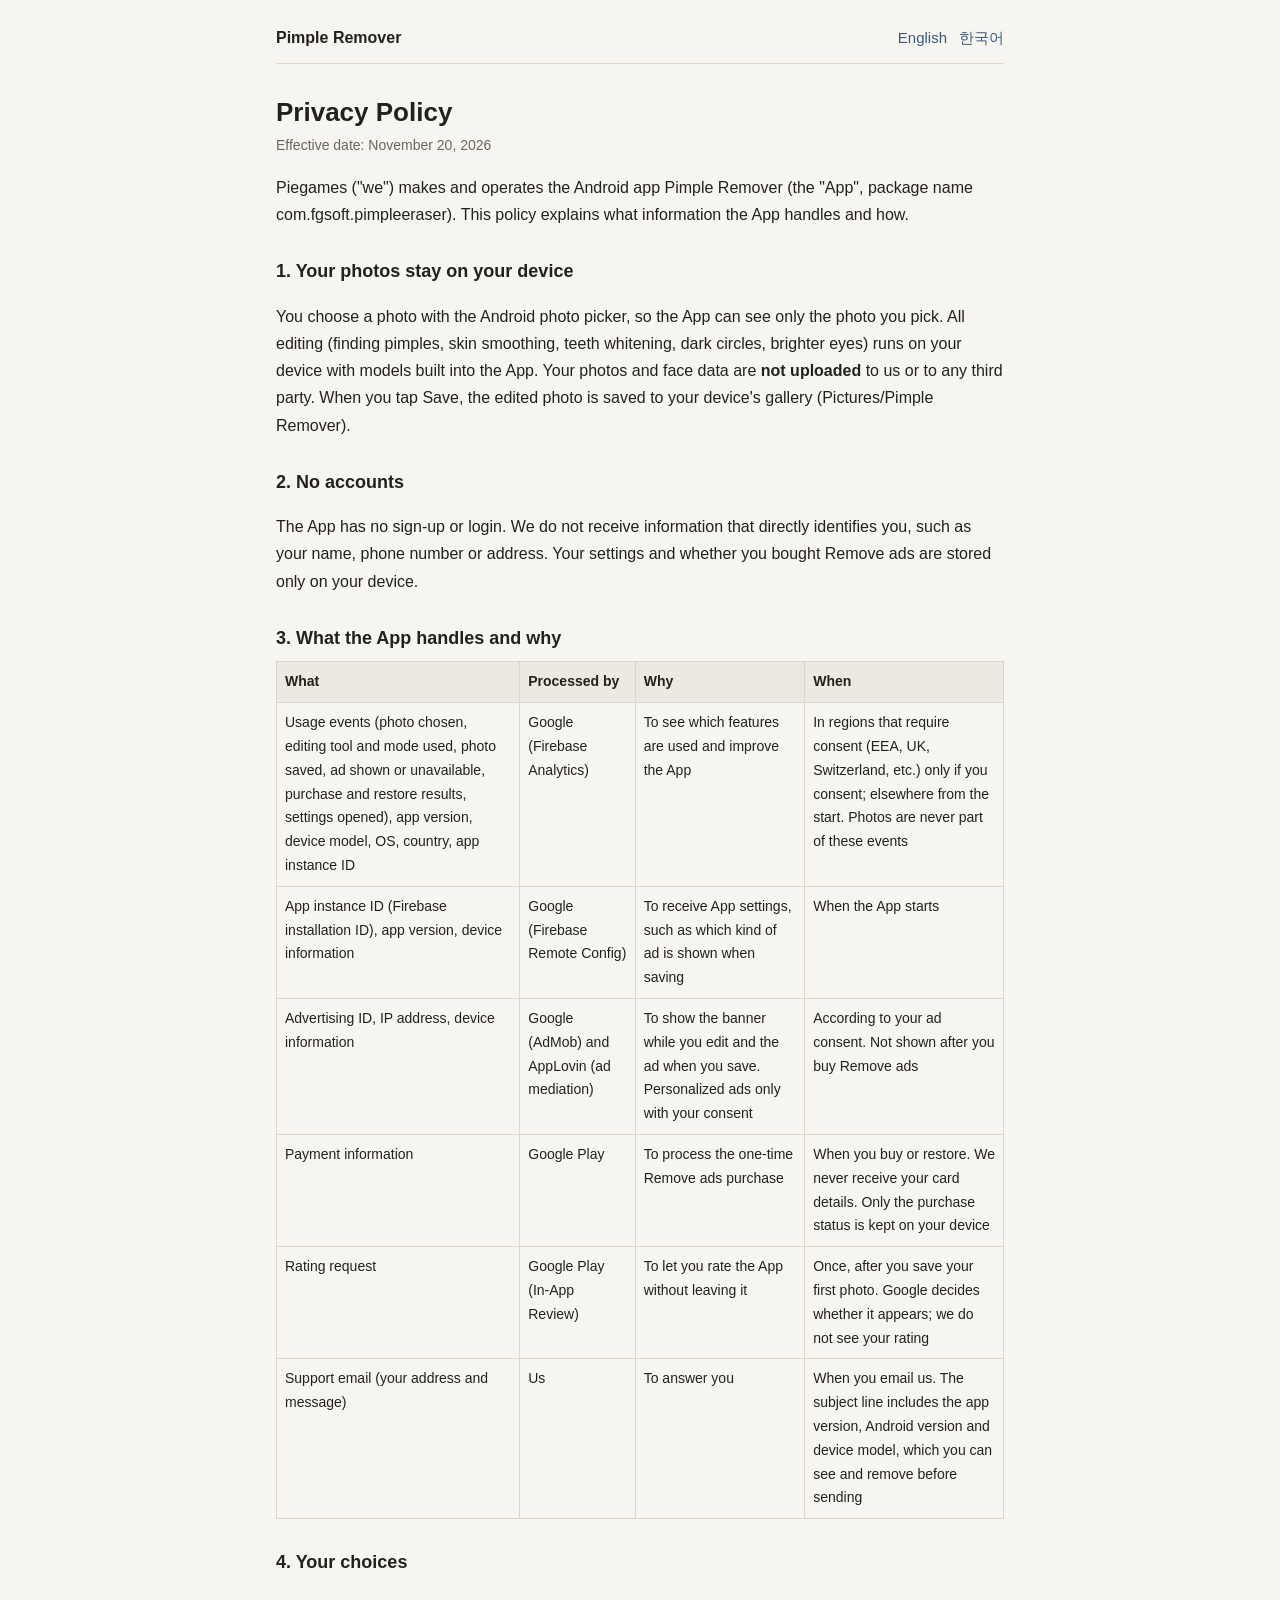
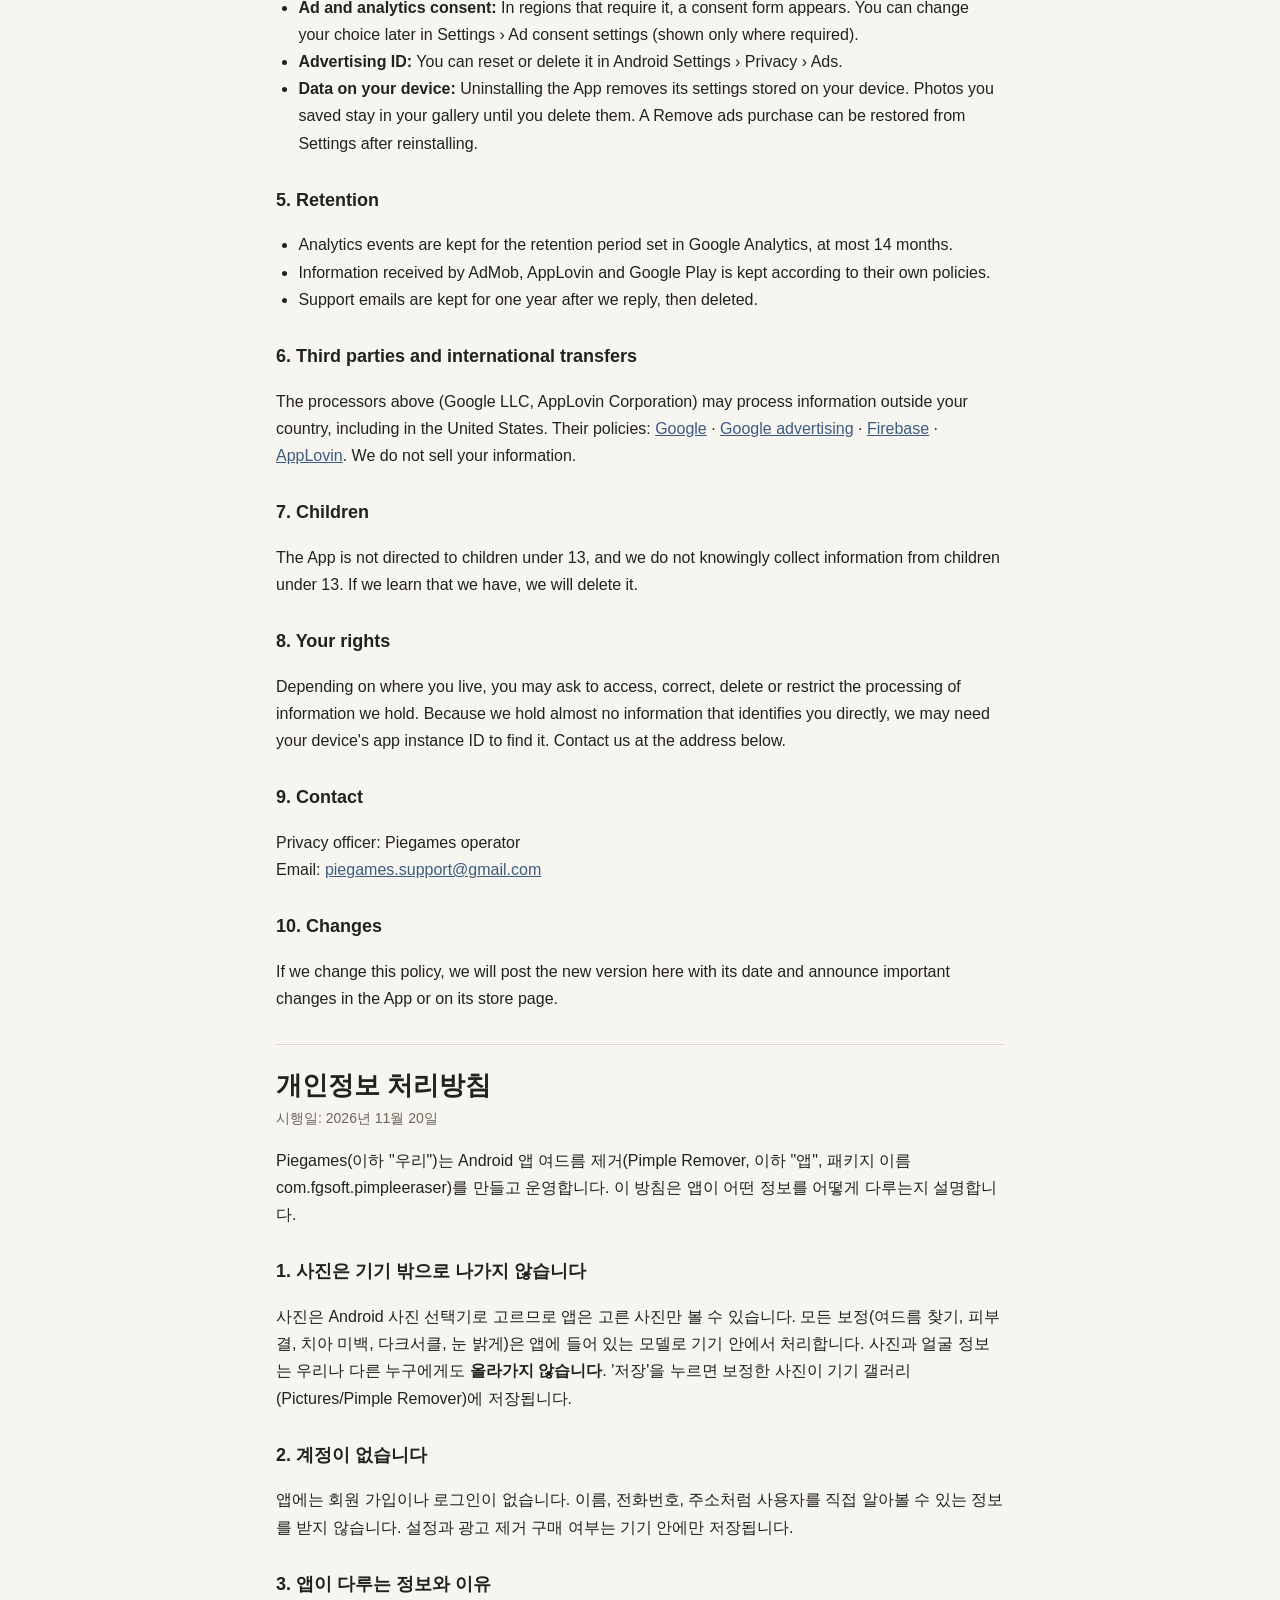
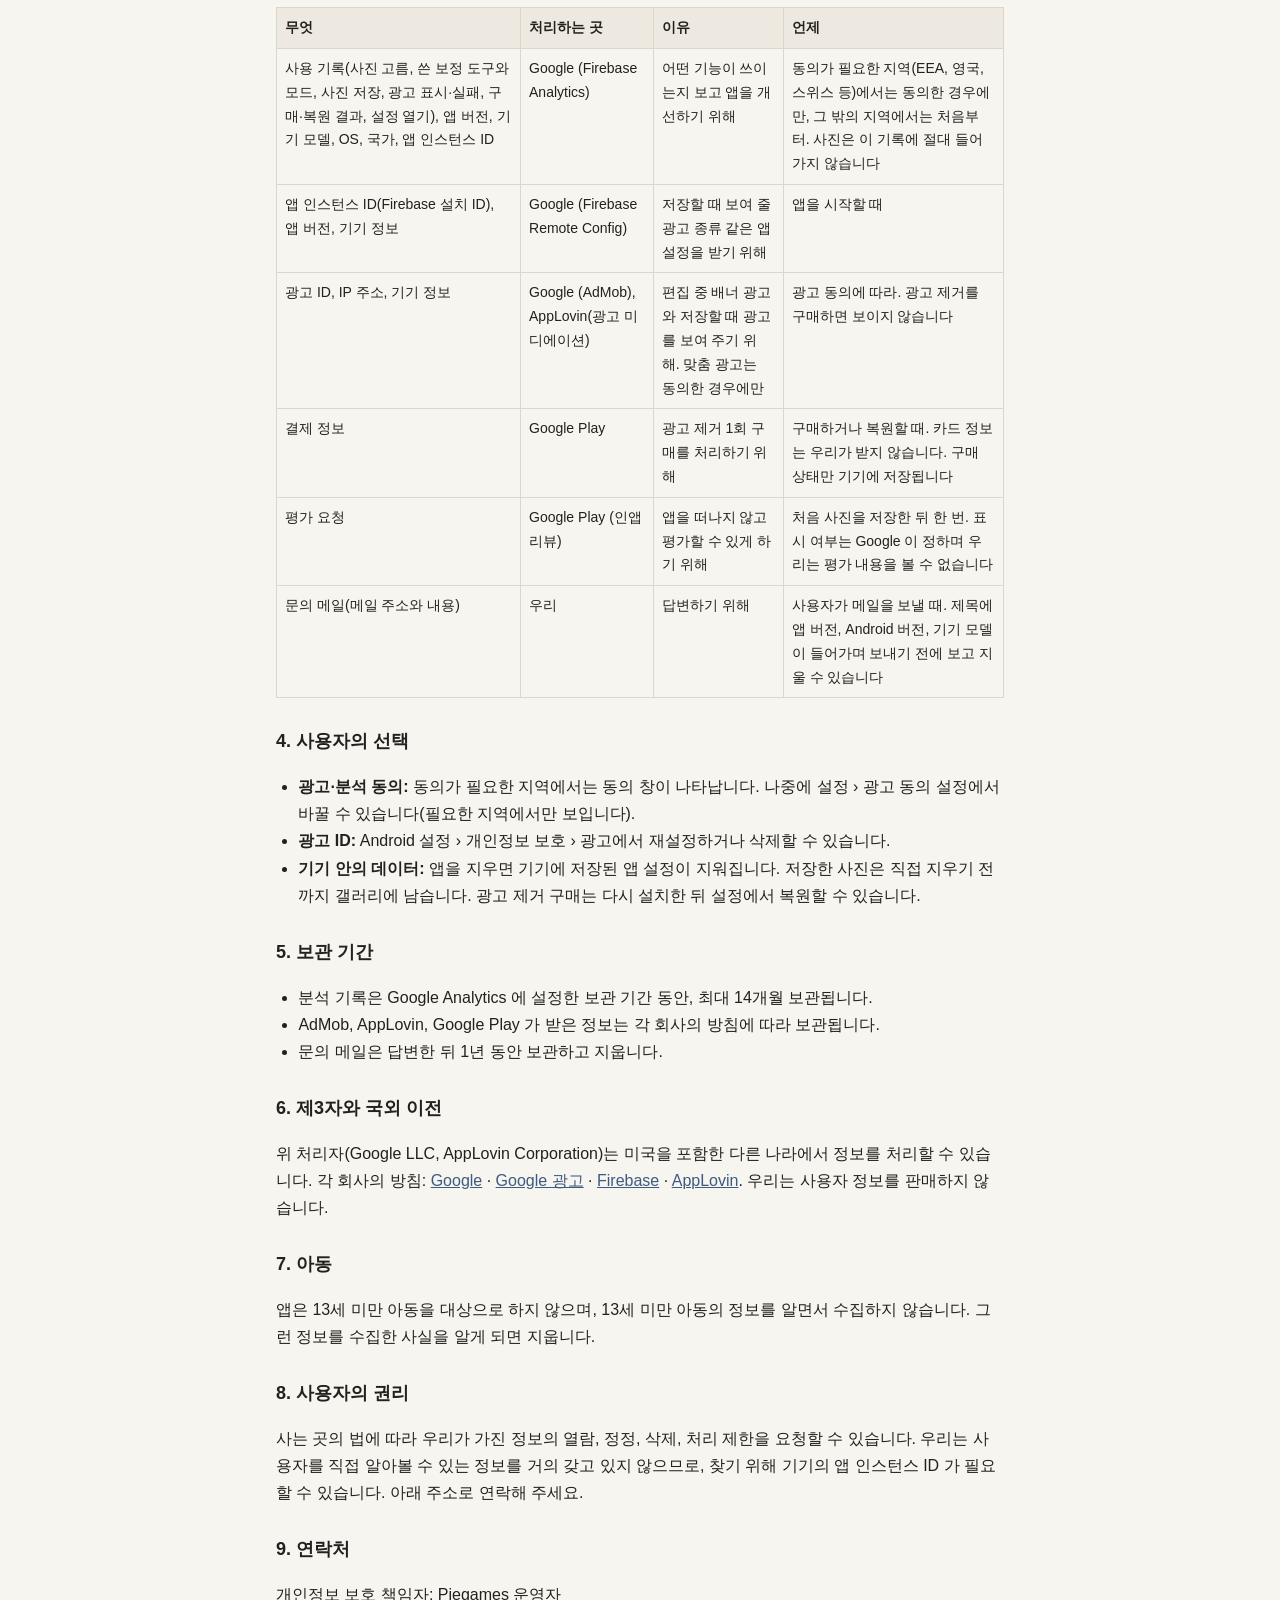
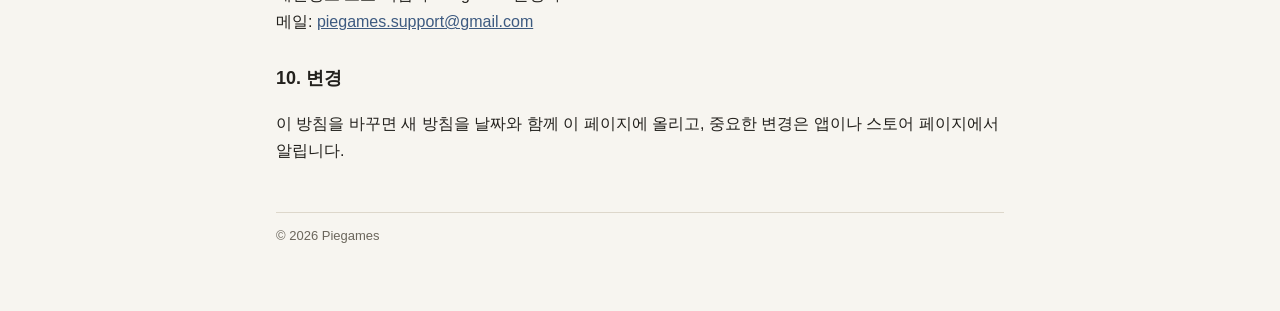
==== privacy/index.html @ 660e9f75 "Privacy policy (en · ko), effective 2026-11-20 Co-Authored-By: Claude Opus 5.5 <noreply@anthropic.co" ====
<!doctype html>
<html lang="en">
<head>
<meta charset="utf-8">
<meta name="viewport" content="width=device-width, initial-scale=1, viewport-fit=cover">
<title>Pimple Remover — Privacy Policy</title>
<link rel="stylesheet" href="../style.css">
</head>
<body>
<main>
<header class="site">
<a class="home" href="../">Pimple Remover</a>
<nav class="langs" aria-label="Language"><a href="#en">English</a><a href="#ko">한국어</a></nav>
</header>

<section class="lang" id="en" lang="en">
<h1>Privacy Policy</h1>
<p class="date">Effective date: November 20, 2026</p>
<p>Piegames ("we") makes and operates the Android app Pimple Remover (the "App", package name com.fgsoft.pimpleeraser). This policy explains what information the App handles and how.</p>

<h2>1. Your photos stay on your device</h2>
<p>You choose a photo with the Android photo picker, so the App can see only the photo you pick. All editing (finding pimples, skin smoothing, teeth whitening, dark circles, brighter eyes) runs on your device with models built into the App. Your photos and face data are <strong>not uploaded</strong> to us or to any third party. When you tap Save, the edited photo is saved to your device's gallery (Pictures/Pimple Remover).</p>

<h2>2. No accounts</h2>
<p>The App has no sign-up or login. We do not receive information that directly identifies you, such as your name, phone number or address. Your settings and whether you bought Remove ads are stored only on your device.</p>

<h2>3. What the App handles and why</h2>
<div class="table-wrap"><table>
<thead><tr><th>What</th><th>Processed by</th><th>Why</th><th>When</th></tr></thead>
<tbody>
<tr><td>Usage events (photo chosen, editing tool and mode used, photo saved, ad shown or unavailable, purchase and restore results, settings opened), app version, device model, OS, country, app instance ID</td><td>Google (Firebase Analytics)</td><td>To see which features are used and improve the App</td><td>In regions that require consent (EEA, UK, Switzerland, etc.) only if you consent; elsewhere from the start. Photos are never part of these events</td></tr>
<tr><td>App instance ID (Firebase installation ID), app version, device information</td><td>Google (Firebase Remote Config)</td><td>To receive App settings, such as which kind of ad is shown when saving</td><td>When the App starts</td></tr>
<tr><td>Advertising ID, IP address, device information</td><td>Google (AdMob) and AppLovin (ad mediation)</td><td>To show the banner while you edit and the ad when you save. Personalized ads only with your consent</td><td>According to your ad consent. Not shown after you buy Remove ads</td></tr>
<tr><td>Payment information</td><td>Google Play</td><td>To process the one-time Remove ads purchase</td><td>When you buy or restore. We never receive your card details. Only the purchase status is kept on your device</td></tr>
<tr><td>Rating request</td><td>Google Play (In-App Review)</td><td>To let you rate the App without leaving it</td><td>Once, after you save your first photo. Google decides whether it appears; we do not see your rating</td></tr>
<tr><td>Support email (your address and message)</td><td>Us</td><td>To answer you</td><td>When you email us. The subject line includes the app version, Android version and device model, which you can see and remove before sending</td></tr>
</tbody></table></div>

<h2>4. Your choices</h2>
<ul>
<li><strong>Ad and analytics consent:</strong> In regions that require it, a consent form appears. You can change your choice later in Settings › Ad consent settings (shown only where required).</li>
<li><strong>Advertising ID:</strong> You can reset or delete it in Android Settings › Privacy › Ads.</li>
<li><strong>Data on your device:</strong> Uninstalling the App removes its settings stored on your device. Photos you saved stay in your gallery until you delete them. A Remove ads purchase can be restored from Settings after reinstalling.</li>
</ul>

<h2>5. Retention</h2>
<ul>
<li>Analytics events are kept for the retention period set in Google Analytics, at most 14 months.</li>
<li>Information received by AdMob, AppLovin and Google Play is kept according to their own policies.</li>
<li>Support emails are kept for one year after we reply, then deleted.</li>
</ul>

<h2>6. Third parties and international transfers</h2>
<p>The processors above (Google LLC, AppLovin Corporation) may process information outside your country, including in the United States. Their policies: <a href="https://policies.google.com/privacy">Google</a> · <a href="https://policies.google.com/technologies/ads">Google advertising</a> · <a href="https://firebase.google.com/support/privacy">Firebase</a> · <a href="https://www.applovin.com/privacy/">AppLovin</a>. We do not sell your information.</p>

<h2>7. Children</h2>
<p>The App is not directed to children under 13, and we do not knowingly collect information from children under 13. If we learn that we have, we will delete it.</p>

<h2>8. Your rights</h2>
<p>Depending on where you live, you may ask to access, correct, delete or restrict the processing of information we hold. Because we hold almost no information that identifies you directly, we may need your device's app instance ID to find it. Contact us at the address below.</p>

<h2>9. Contact</h2>
<p>Privacy officer: Piegames operator<br>Email: <a href="mailto:piegames.support@gmail.com">piegames.support@gmail.com</a></p>

<h2>10. Changes</h2>
<p>If we change this policy, we will post the new version here with its date and announce important changes in the App or on its store page.</p>
</section>

<section class="lang" id="ko" lang="ko">
<h1>개인정보 처리방침</h1>
<p class="date">시행일: 2026년 11월 20일</p>
<p>Piegames(이하 "우리")는 Android 앱 여드름 제거(Pimple Remover, 이하 "앱", 패키지 이름 com.fgsoft.pimpleeraser)를 만들고 운영합니다. 이 방침은 앱이 어떤 정보를 어떻게 다루는지 설명합니다.</p>

<h2>1. 사진은 기기 밖으로 나가지 않습니다</h2>
<p>사진은 Android 사진 선택기로 고르므로 앱은 고른 사진만 볼 수 있습니다. 모든 보정(여드름 찾기, 피부결, 치아 미백, 다크서클, 눈 밝게)은 앱에 들어 있는 모델로 기기 안에서 처리합니다. 사진과 얼굴 정보는 우리나 다른 누구에게도 <strong>올라가지 않습니다</strong>. '저장'을 누르면 보정한 사진이 기기 갤러리(Pictures/Pimple Remover)에 저장됩니다.</p>

<h2>2. 계정이 없습니다</h2>
<p>앱에는 회원 가입이나 로그인이 없습니다. 이름, 전화번호, 주소처럼 사용자를 직접 알아볼 수 있는 정보를 받지 않습니다. 설정과 광고 제거 구매 여부는 기기 안에만 저장됩니다.</p>

<h2>3. 앱이 다루는 정보와 이유</h2>
<div class="table-wrap"><table>
<thead><tr><th>무엇</th><th>처리하는 곳</th><th>이유</th><th>언제</th></tr></thead>
<tbody>
<tr><td>사용 기록(사진 고름, 쓴 보정 도구와 모드, 사진 저장, 광고 표시·실패, 구매·복원 결과, 설정 열기), 앱 버전, 기기 모델, OS, 국가, 앱 인스턴스 ID</td><td>Google (Firebase Analytics)</td><td>어떤 기능이 쓰이는지 보고 앱을 개선하기 위해</td><td>동의가 필요한 지역(EEA, 영국, 스위스 등)에서는 동의한 경우에만, 그 밖의 지역에서는 처음부터. 사진은 이 기록에 절대 들어가지 않습니다</td></tr>
<tr><td>앱 인스턴스 ID(Firebase 설치 ID), 앱 버전, 기기 정보</td><td>Google (Firebase Remote Config)</td><td>저장할 때 보여 줄 광고 종류 같은 앱 설정을 받기 위해</td><td>앱을 시작할 때</td></tr>
<tr><td>광고 ID, IP 주소, 기기 정보</td><td>Google (AdMob), AppLovin(광고 미디에이션)</td><td>편집 중 배너 광고와 저장할 때 광고를 보여 주기 위해. 맞춤 광고는 동의한 경우에만</td><td>광고 동의에 따라. 광고 제거를 구매하면 보이지 않습니다</td></tr>
<tr><td>결제 정보</td><td>Google Play</td><td>광고 제거 1회 구매를 처리하기 위해</td><td>구매하거나 복원할 때. 카드 정보는 우리가 받지 않습니다. 구매 상태만 기기에 저장됩니다</td></tr>
<tr><td>평가 요청</td><td>Google Play (인앱 리뷰)</td><td>앱을 떠나지 않고 평가할 수 있게 하기 위해</td><td>처음 사진을 저장한 뒤 한 번. 표시 여부는 Google 이 정하며 우리는 평가 내용을 볼 수 없습니다</td></tr>
<tr><td>문의 메일(메일 주소와 내용)</td><td>우리</td><td>답변하기 위해</td><td>사용자가 메일을 보낼 때. 제목에 앱 버전, Android 버전, 기기 모델이 들어가며 보내기 전에 보고 지울 수 있습니다</td></tr>
</tbody></table></div>

<h2>4. 사용자의 선택</h2>
<ul>
<li><strong>광고·분석 동의:</strong> 동의가 필요한 지역에서는 동의 창이 나타납니다. 나중에 설정 › 광고 동의 설정에서 바꿀 수 있습니다(필요한 지역에서만 보입니다).</li>
<li><strong>광고 ID:</strong> Android 설정 › 개인정보 보호 › 광고에서 재설정하거나 삭제할 수 있습니다.</li>
<li><strong>기기 안의 데이터:</strong> 앱을 지우면 기기에 저장된 앱 설정이 지워집니다. 저장한 사진은 직접 지우기 전까지 갤러리에 남습니다. 광고 제거 구매는 다시 설치한 뒤 설정에서 복원할 수 있습니다.</li>
</ul>

<h2>5. 보관 기간</h2>
<ul>
<li>분석 기록은 Google Analytics 에 설정한 보관 기간 동안, 최대 14개월 보관됩니다.</li>
<li>AdMob, AppLovin, Google Play 가 받은 정보는 각 회사의 방침에 따라 보관됩니다.</li>
<li>문의 메일은 답변한 뒤 1년 동안 보관하고 지웁니다.</li>
</ul>

<h2>6. 제3자와 국외 이전</h2>
<p>위 처리자(Google LLC, AppLovin Corporation)는 미국을 포함한 다른 나라에서 정보를 처리할 수 있습니다. 각 회사의 방침: <a href="https://policies.google.com/privacy?hl=ko">Google</a> · <a href="https://policies.google.com/technologies/ads?hl=ko">Google 광고</a> · <a href="https://firebase.google.com/support/privacy">Firebase</a> · <a href="https://www.applovin.com/privacy/">AppLovin</a>. 우리는 사용자 정보를 판매하지 않습니다.</p>

<h2>7. 아동</h2>
<p>앱은 13세 미만 아동을 대상으로 하지 않으며, 13세 미만 아동의 정보를 알면서 수집하지 않습니다. 그런 정보를 수집한 사실을 알게 되면 지웁니다.</p>

<h2>8. 사용자의 권리</h2>
<p>사는 곳의 법에 따라 우리가 가진 정보의 열람, 정정, 삭제, 처리 제한을 요청할 수 있습니다. 우리는 사용자를 직접 알아볼 수 있는 정보를 거의 갖고 있지 않으므로, 찾기 위해 기기의 앱 인스턴스 ID 가 필요할 수 있습니다. 아래 주소로 연락해 주세요.</p>

<h2>9. 연락처</h2>
<p>개인정보 보호 책임자: Piegames 운영자<br>메일: <a href="mailto:piegames.support@gmail.com">piegames.support@gmail.com</a></p>

<h2>10. 변경</h2>
<p>이 방침을 바꾸면 새 방침을 날짜와 함께 이 페이지에 올리고, 중요한 변경은 앱이나 스토어 페이지에서 알립니다.</p>
</section>

<footer>© 2026 Piegames</footer>
</main>
</body>
</html>
---- style.css ----
:root { --bg: #f7f5f0; --fg: #23211d; --dim: #6b665c; --line: #ddd7cb; --accent: #3d5a80; color-scheme: light; }
@media (prefers-color-scheme: dark) { :root { --bg: #16181d; --fg: #e8e4dc; --dim: #a49e92; --line: #343841; --accent: #9db8de; color-scheme: dark; } }
* { box-sizing: border-box; }
body { margin: 0; background: var(--bg); color: var(--fg); font: 16px/1.7 -apple-system, BlinkMacSystemFont, "Segoe UI", "Apple SD Gothic Neo", "Noto Sans KR", "Hiragino Sans", "Noto Sans JP", "PingFang TC", "Noto Sans TC", sans-serif; }
main { max-width: 760px; margin: 0 auto; padding: 24px max(16px, env(safe-area-inset-left, 0px)) 64px max(16px, env(safe-area-inset-right, 0px)); }
header.site { display: flex; flex-wrap: wrap; gap: 8px 16px; align-items: baseline; justify-content: space-between; border-bottom: 1px solid var(--line); padding-bottom: 12px; margin-bottom: 8px; }
header.site a.home { color: var(--fg); text-decoration: none; font-weight: 600; }
nav.langs { display: flex; flex-wrap: wrap; gap: 4px 12px; font-size: 15px; }
nav.langs a { color: var(--accent); text-decoration: none; }
section.lang { padding-top: 24px; border-top: 1px solid var(--line); margin-top: 32px; }
section.lang:first-of-type { border-top: 0; margin-top: 0; }
h1 { font-size: 26px; line-height: 1.3; margin: 0 0 4px; text-wrap: balance; }
h2 { font-size: 18px; margin: 28px 0 8px; }
p.date { color: var(--dim); margin: 0 0 16px; font-size: 14px; }
.table-wrap { overflow-x: auto; }
table { border-collapse: collapse; width: 100%; font-size: 14px; }
th, td { border: 1px solid var(--line); padding: 8px; vertical-align: top; text-align: left; }
th { background: color-mix(in srgb, var(--line) 40%, transparent); }
a { color: var(--accent); }
ul, ol { padding-left: 1.4em; }
footer { color: var(--dim); font-size: 13px; margin-top: 48px; border-top: 1px solid var(--line); padding-top: 12px; }
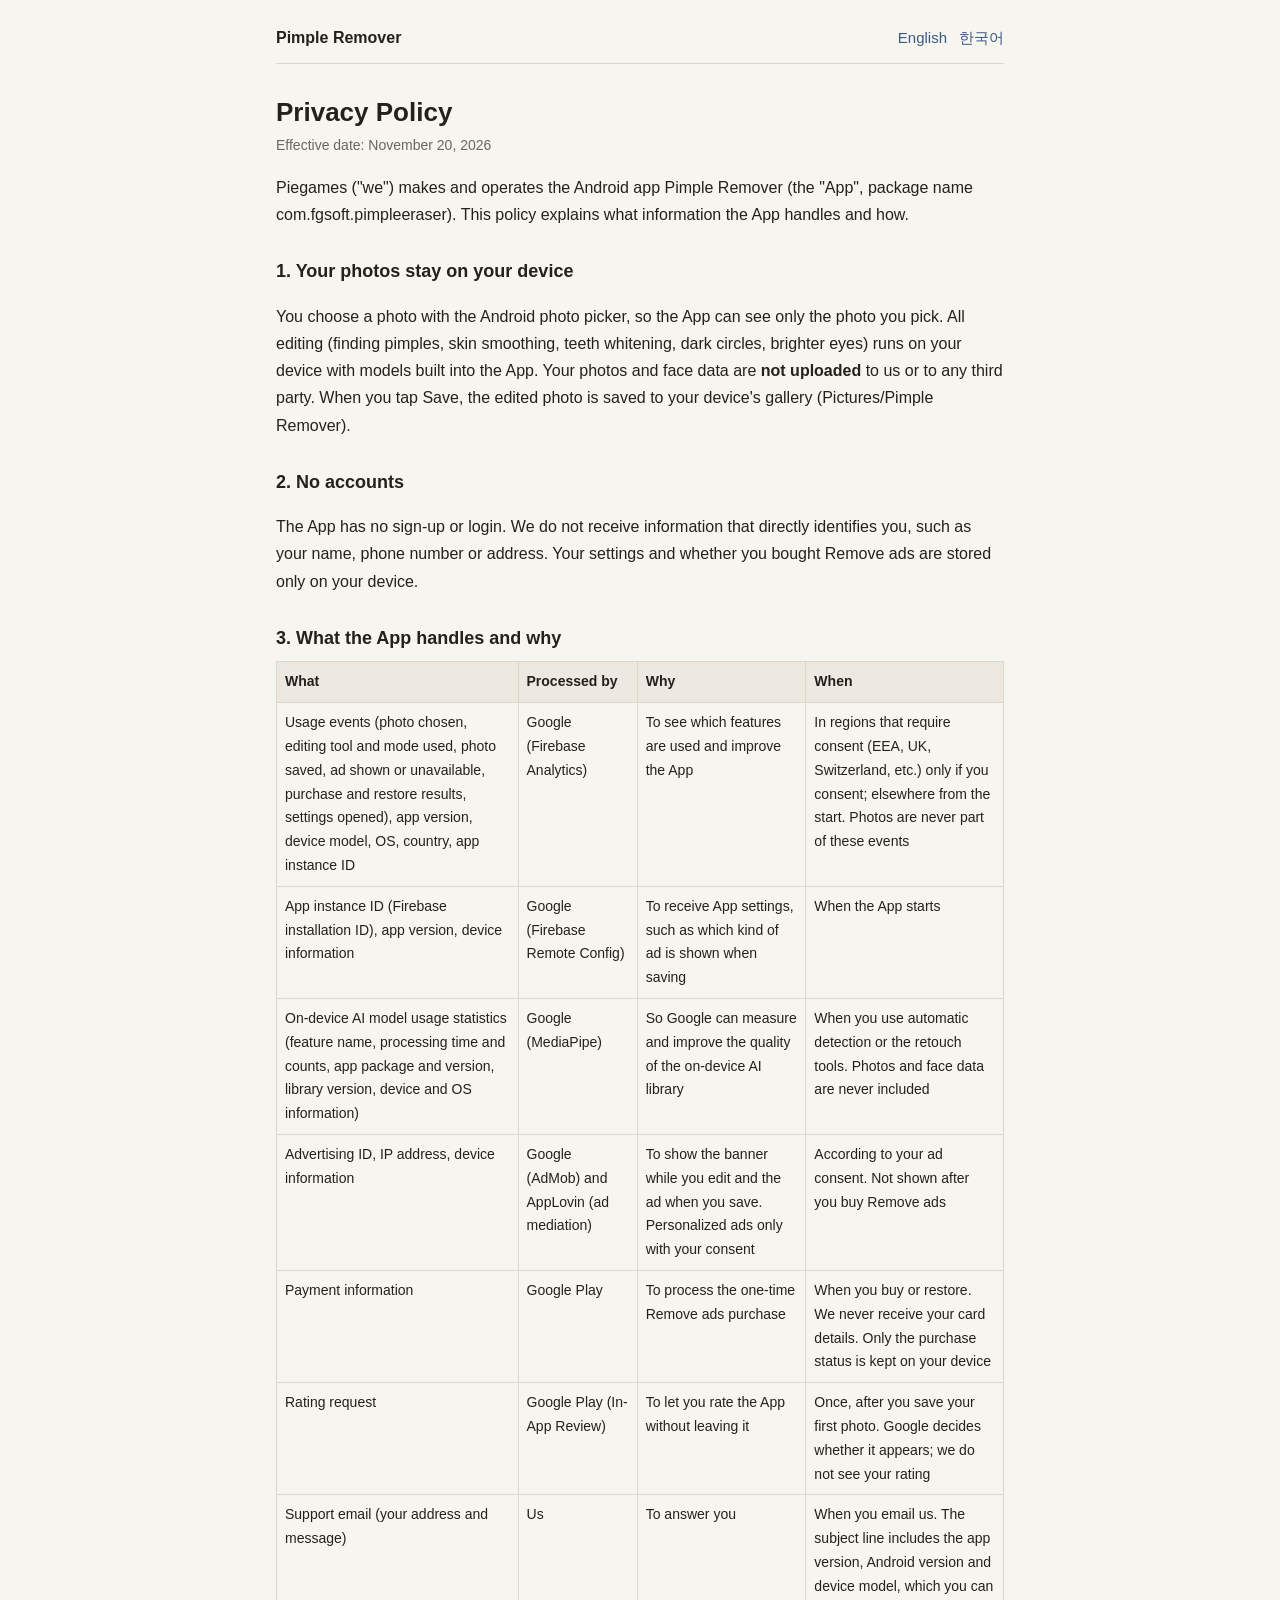
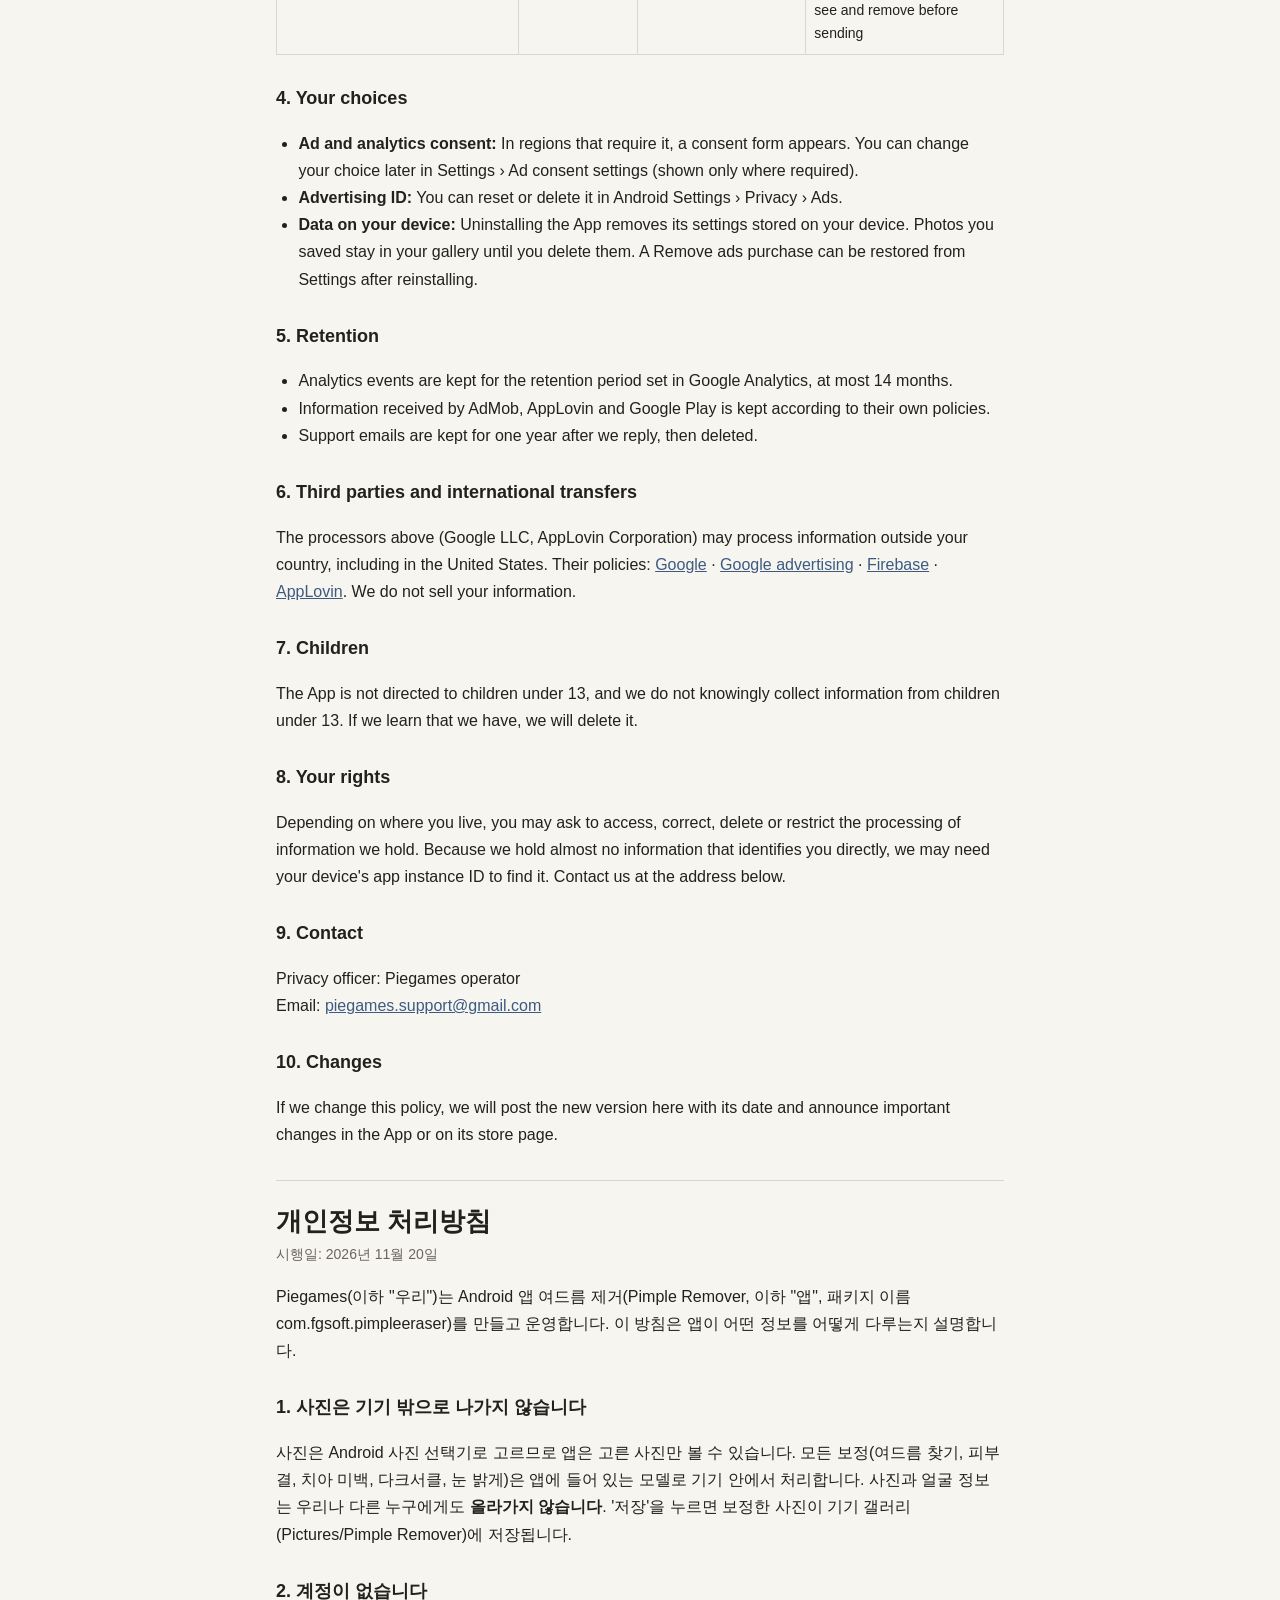
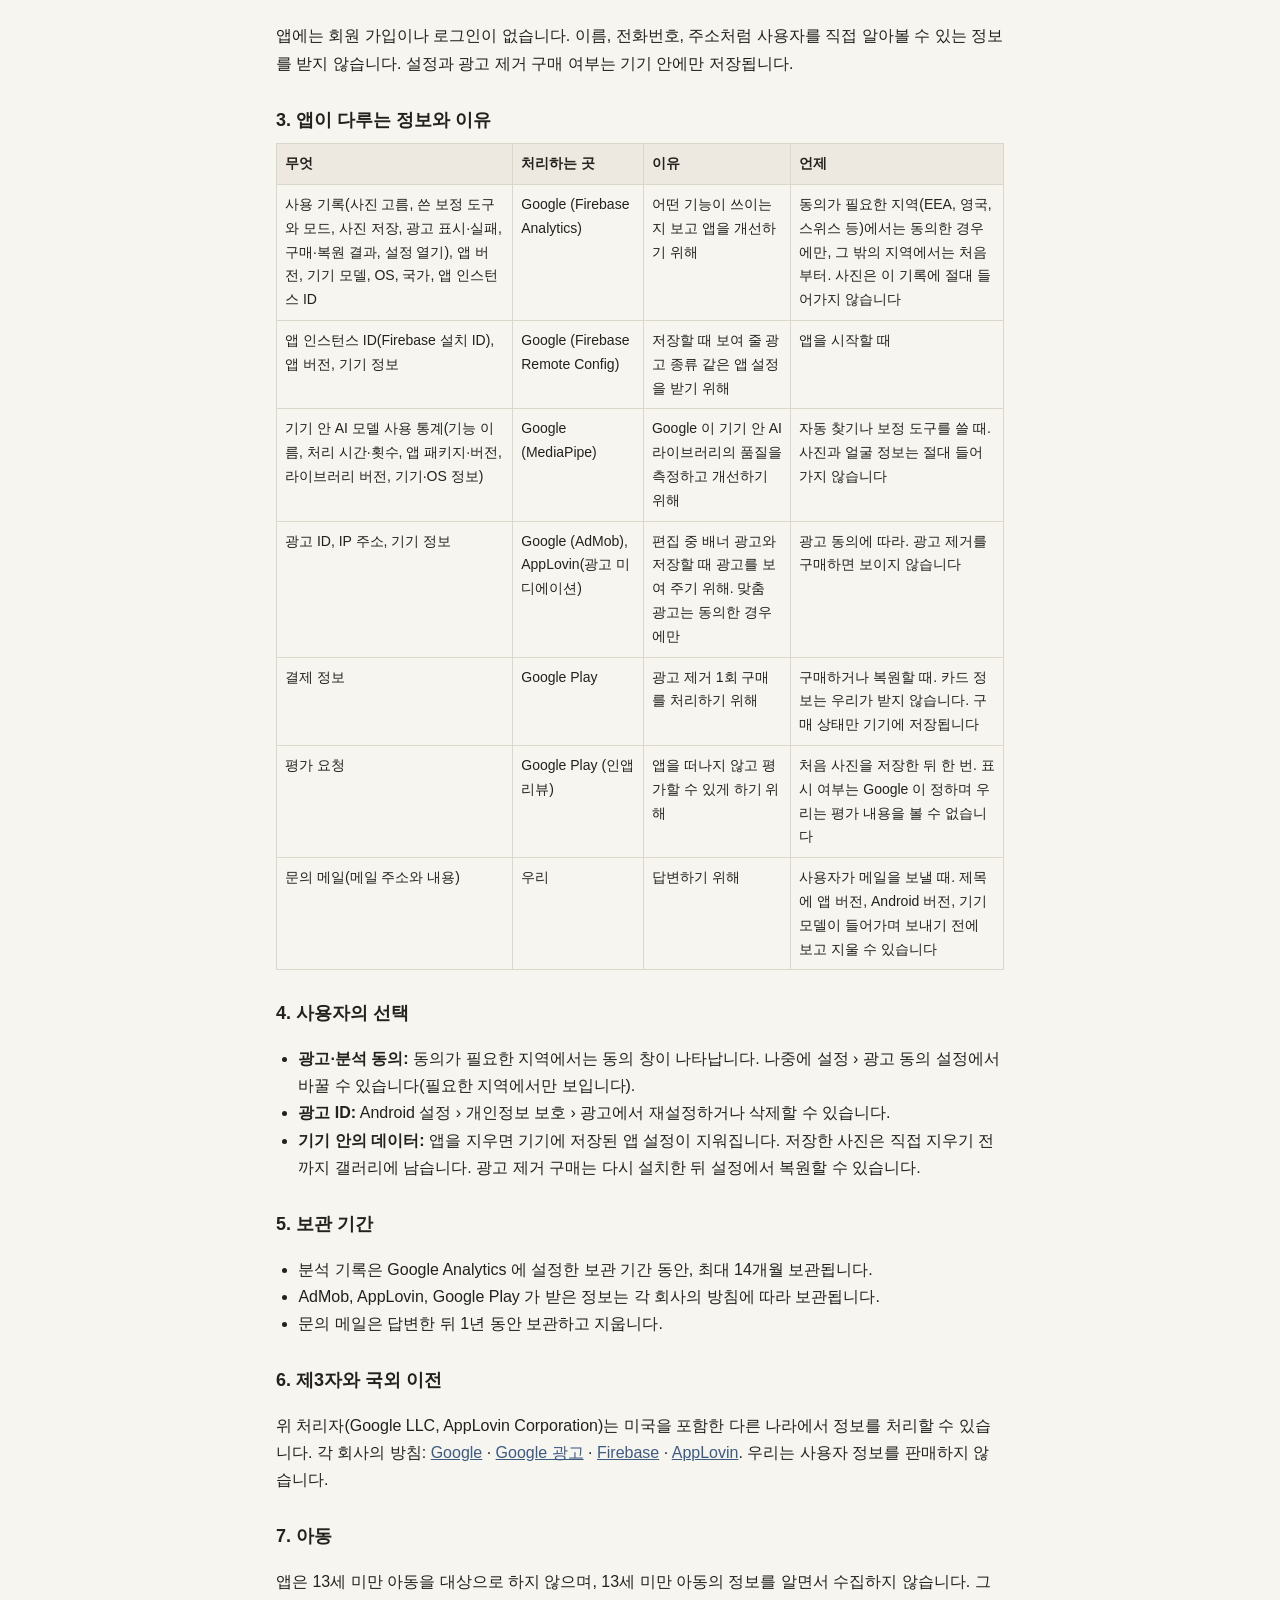
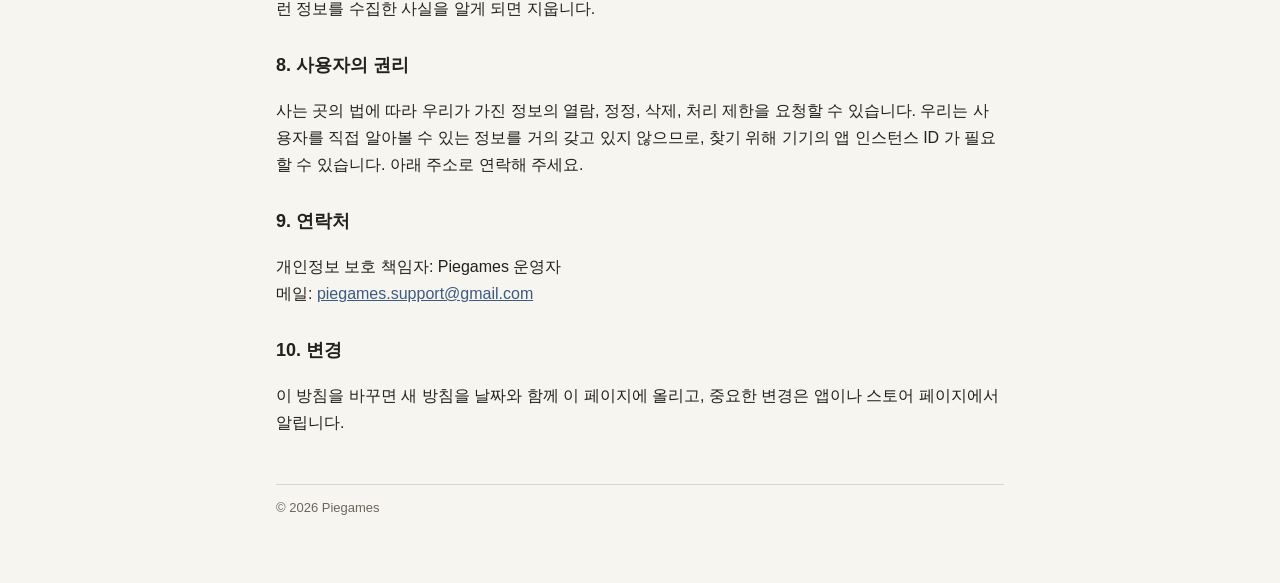
==== commit da0579ae: "Privacy policy: disclose MediaPipe on-device model usage statistics (en · ko) Co-Authored-By: Claude" ====
--- a/privacy/index.html
+++ b/privacy/index.html
@@ -30,6 +30,7 @@
 <tbody>
 <tr><td>Usage events (photo chosen, editing tool and mode used, photo saved, ad shown or unavailable, purchase and restore results, settings opened), app version, device model, OS, country, app instance ID</td><td>Google (Firebase Analytics)</td><td>To see which features are used and improve the App</td><td>In regions that require consent (EEA, UK, Switzerland, etc.) only if you consent; elsewhere from the start. Photos are never part of these events</td></tr>
 <tr><td>App instance ID (Firebase installation ID), app version, device information</td><td>Google (Firebase Remote Config)</td><td>To receive App settings, such as which kind of ad is shown when saving</td><td>When the App starts</td></tr>
+<tr><td>On-device AI model usage statistics (feature name, processing time and counts, app package and version, library version, device and OS information)</td><td>Google (MediaPipe)</td><td>So Google can measure and improve the quality of the on-device AI library</td><td>When you use automatic detection or the retouch tools. Photos and face data are never included</td></tr>
 <tr><td>Advertising ID, IP address, device information</td><td>Google (AdMob) and AppLovin (ad mediation)</td><td>To show the banner while you edit and the ad when you save. Personalized ads only with your consent</td><td>According to your ad consent. Not shown after you buy Remove ads</td></tr>
 <tr><td>Payment information</td><td>Google Play</td><td>To process the one-time Remove ads purchase</td><td>When you buy or restore. We never receive your card details. Only the purchase status is kept on your device</td></tr>
 <tr><td>Rating request</td><td>Google Play (In-App Review)</td><td>To let you rate the App without leaving it</td><td>Once, after you save your first photo. Google decides whether it appears; we do not see your rating</td></tr>
@@ -83,6 +84,7 @@
 <tbody>
 <tr><td>사용 기록(사진 고름, 쓴 보정 도구와 모드, 사진 저장, 광고 표시·실패, 구매·복원 결과, 설정 열기), 앱 버전, 기기 모델, OS, 국가, 앱 인스턴스 ID</td><td>Google (Firebase Analytics)</td><td>어떤 기능이 쓰이는지 보고 앱을 개선하기 위해</td><td>동의가 필요한 지역(EEA, 영국, 스위스 등)에서는 동의한 경우에만, 그 밖의 지역에서는 처음부터. 사진은 이 기록에 절대 들어가지 않습니다</td></tr>
 <tr><td>앱 인스턴스 ID(Firebase 설치 ID), 앱 버전, 기기 정보</td><td>Google (Firebase Remote Config)</td><td>저장할 때 보여 줄 광고 종류 같은 앱 설정을 받기 위해</td><td>앱을 시작할 때</td></tr>
+<tr><td>기기 안 AI 모델 사용 통계(기능 이름, 처리 시간·횟수, 앱 패키지·버전, 라이브러리 버전, 기기·OS 정보)</td><td>Google (MediaPipe)</td><td>Google 이 기기 안 AI 라이브러리의 품질을 측정하고 개선하기 위해</td><td>자동 찾기나 보정 도구를 쓸 때. 사진과 얼굴 정보는 절대 들어가지 않습니다</td></tr>
 <tr><td>광고 ID, IP 주소, 기기 정보</td><td>Google (AdMob), AppLovin(광고 미디에이션)</td><td>편집 중 배너 광고와 저장할 때 광고를 보여 주기 위해. 맞춤 광고는 동의한 경우에만</td><td>광고 동의에 따라. 광고 제거를 구매하면 보이지 않습니다</td></tr>
 <tr><td>결제 정보</td><td>Google Play</td><td>광고 제거 1회 구매를 처리하기 위해</td><td>구매하거나 복원할 때. 카드 정보는 우리가 받지 않습니다. 구매 상태만 기기에 저장됩니다</td></tr>
 <tr><td>평가 요청</td><td>Google Play (인앱 리뷰)</td><td>앱을 떠나지 않고 평가할 수 있게 하기 위해</td><td>처음 사진을 저장한 뒤 한 번. 표시 여부는 Google 이 정하며 우리는 평가 내용을 볼 수 없습니다</td></tr>
